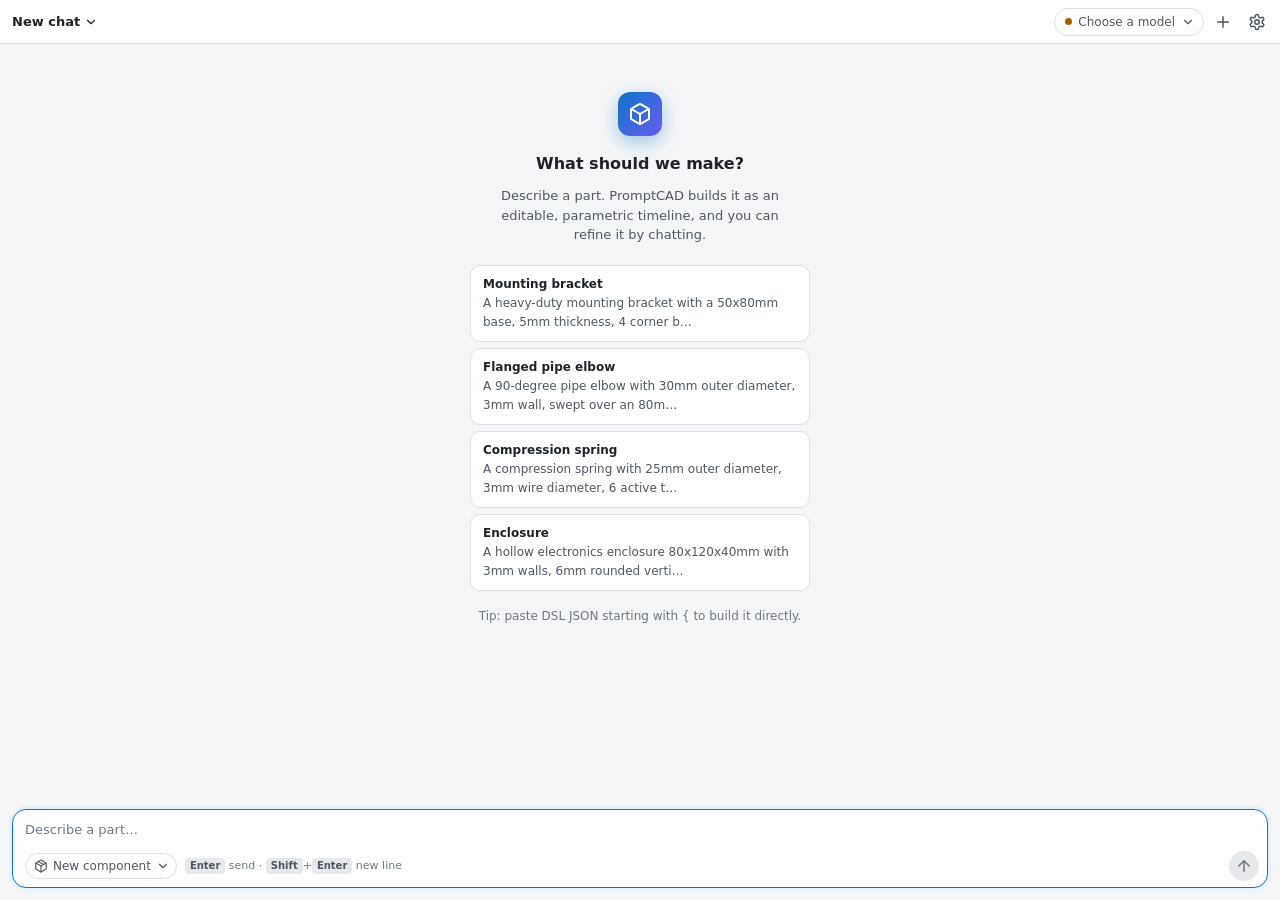
==== palette/index.html @ 96681be1 "Initial public version of PromptCAD Co-Authored-By: Claude Opus 5.5 <noreply@anthropic.com>" ====
<!doctype html>
<html lang="en">
<head>
  <meta charset="utf-8">
  <meta name="viewport" content="width=device-width, initial-scale=1">
  <title>PromptCAD</title>
  <link rel="stylesheet" href="app.css">
</head>
<body>
  <div class="app" id="app">
    <header class="topbar">
      <button class="chat-switch" id="chatSwitch" aria-haspopup="menu" aria-expanded="false" title="Chats in this design">
        <span class="chat-title" id="chatTitle">New chat</span>
        <svg class="i i-sm" aria-hidden="true"><use href="#i-chevron"/></svg>
      </button>
      <div class="topbar-actions">
        <button class="model-chip" id="modelChip" aria-haspopup="menu" aria-expanded="false" title="Choose a model">
          <span class="dot" id="modelDot" aria-hidden="true"></span>
          <span class="model-name" id="modelName">Choose a model</span>
          <svg class="i i-sm" aria-hidden="true"><use href="#i-chevron"/></svg>
        </button>
        <button class="icon-btn" id="newChat" title="New chat (Ctrl+Shift+O)" aria-label="New chat">
          <svg class="i" aria-hidden="true"><use href="#i-plus"/></svg>
        </button>
        <button class="icon-btn" id="openSettings" title="Settings (Ctrl+,)" aria-label="Settings">
          <svg class="i" aria-hidden="true"><use href="#i-gear"/></svg>
        </button>
      </div>
    </header>

    <main class="thread" id="thread" aria-live="polite" aria-busy="false">
      <div class="thread-inner" id="threadInner"></div>
    </main>

    <section class="params" id="params" hidden>
      <button class="params-head" id="paramsHead" aria-expanded="false" aria-controls="paramsBody">
        <svg class="i i-sm chev" aria-hidden="true"><use href="#i-chevron"/></svg>
        <span>Parameters</span>
        <span class="params-meta" id="paramsMeta"></span>
      </button>
      <div class="params-body" id="paramsBody" role="list"></div>
    </section>

    <footer class="composer">
      <div class="composer-box" id="composerBox">
        <textarea id="input" rows="1" placeholder="Describe a part…" aria-label="Message PromptCAD"></textarea>
        <div class="composer-row">
          <button class="build-chip" id="buildChip" aria-haspopup="menu" aria-expanded="false" type="button"></button>
          <span class="hint" id="hint"><kbd>Enter</kbd> send · <kbd>Shift</kbd>+<kbd>Enter</kbd> new line</span>
          <button class="send-btn" id="send" aria-label="Send" title="Send">
            <svg class="i" aria-hidden="true"><use href="#i-arrow-up"/></svg>
          </button>
        </div>
      </div>
    </footer>

    <!-- Popovers -->
    <div class="popover" id="chatMenu" role="menu" hidden></div>
    <div class="popover picker" id="modelMenu" role="menu" aria-label="Choose a model" hidden></div>
    <div class="popover build-menu" id="buildMenu" role="menu" aria-label="Build into" hidden></div>

    <!-- Settings page -->
    <section class="settings-view" id="settingsView" role="dialog" aria-modal="true" aria-labelledby="settingsTitle" hidden>
      <header class="settings-head">
        <button class="icon-btn" id="settingsBack" aria-label="Close settings"></button>
        <h1 id="settingsTitle">Settings</h1>
      </header>
      <div class="settings-body" id="settingsBody"></div>
    </section>

    <!-- JSON sheet -->
    <div class="sheet-backdrop" id="sheetBackdrop" hidden></div>
    <section class="sheet" id="sheet" role="dialog" aria-modal="true" aria-labelledby="sheetTitle" hidden>
      <header class="sheet-head">
        <h2 id="sheetTitle">Design JSON</h2>
        <button class="icon-btn" id="sheetClose" aria-label="Close">
          <svg class="i" aria-hidden="true"><use href="#i-x"/></svg>
        </button>
      </header>
      <div class="editor-wrap">
        <pre class="gutter" id="gutter" aria-hidden="true"></pre>
        <textarea id="jsonEditor" spellcheck="false" wrap="off" aria-label="Design JSON"></textarea>
      </div>
      <footer class="sheet-foot">
        <span class="json-status" id="jsonStatus" role="status"></span>
        <div class="sheet-actions">
          <button class="btn ghost" id="jsonFormat">Format</button>
          <button class="btn ghost" id="jsonCopy">Copy</button>
          <button class="btn primary" id="jsonApply">Build</button>
        </div>
      </footer>
    </section>

    <div class="toast" id="toast" role="status" aria-live="polite" hidden></div>
  </div>

  <svg width="0" height="0" style="position:absolute" aria-hidden="true">
    <defs>
      <symbol id="i-chevron" viewBox="0 0 24 24"><path d="m6 9 6 6 6-6"/></symbol>
      <symbol id="i-plus" viewBox="0 0 24 24"><path d="M12 5v14M5 12h14"/></symbol>
      <symbol id="i-arrow-up" viewBox="0 0 24 24"><path d="M12 19V5M5 12l7-7 7 7"/></symbol>
      <symbol id="i-stop" viewBox="0 0 24 24"><rect x="7" y="7" width="10" height="10" rx="1.5" fill="currentColor" stroke="none"/></symbol>
      <symbol id="i-x" viewBox="0 0 24 24"><path d="M18 6 6 18M6 6l12 12"/></symbol>
      <symbol id="i-copy" viewBox="0 0 24 24"><rect x="9" y="9" width="11" height="11" rx="2"/><path d="M5 15V6a2 2 0 0 1 2-2h9"/></symbol>
      <symbol id="i-code" viewBox="0 0 24 24"><path d="m16 18 6-6-6-6M8 6l-6 6 6 6"/></symbol>
      <symbol id="i-restore" viewBox="0 0 24 24"><path d="M3 12a9 9 0 1 0 3-6.7L3 8"/><path d="M3 3v5h5"/></symbol>
      <symbol id="i-check" viewBox="0 0 24 24"><path d="M20 6 9 17l-5-5"/></symbol>
      <symbol id="i-alert" viewBox="0 0 24 24"><path d="M10.3 3.9 1.8 18a2 2 0 0 0 1.7 3h17a2 2 0 0 0 1.7-3L13.7 3.9a2 2 0 0 0-3.4 0Z"/><path d="M12 9v4M12 17h.01"/></symbol>
      <symbol id="i-refresh" viewBox="0 0 24 24"><path d="M21 12a9 9 0 0 1-15 6.7L3 16"/><path d="M3 12a9 9 0 0 1 15-6.7L21 8"/><path d="M21 3v5h-5M3 21v-5h5"/></symbol>
      <symbol id="i-wrench" viewBox="0 0 24 24"><path d="M14.7 6.3a1 1 0 0 0 0 1.4l1.6 1.6a1 1 0 0 0 1.4 0l3.77-3.77a6 6 0 0 1-7.94 7.94l-6.91 6.91a2.12 2.12 0 0 1-3-3l6.91-6.91a6 6 0 0 1 7.94-7.94l-3.76 3.76z"/></symbol>
      <symbol id="i-cube" viewBox="0 0 24 24"><path d="M21 16V8a2 2 0 0 0-1-1.7l-7-4a2 2 0 0 0-2 0l-7 4A2 2 0 0 0 3 8v8a2 2 0 0 0 1 1.7l7 4a2 2 0 0 0 2 0l7-4a2 2 0 0 0 1-1.7Z"/><path d="m3.3 7 8.7 5 8.7-5M12 22V12"/></symbol>
      <symbol id="i-gear" viewBox="0 0 24 24"><path d="M12.22 2h-.44a2 2 0 0 0-2 2v.18a2 2 0 0 1-1 1.73l-.43.25a2 2 0 0 1-2 0l-.15-.08a2 2 0 0 0-2.73.73l-.22.38a2 2 0 0 0 .73 2.73l.15.1a2 2 0 0 1 1 1.72v.51a2 2 0 0 1-1 1.74l-.15.09a2 2 0 0 0-.73 2.73l.22.38a2 2 0 0 0 2.73.73l.15-.08a2 2 0 0 1 2 0l.43.25a2 2 0 0 1 1 1.73V20a2 2 0 0 0 2 2h.44a2 2 0 0 0 2-2v-.18a2 2 0 0 1 1-1.73l.43-.25a2 2 0 0 1 2 0l.15.08a2 2 0 0 0 2.73-.73l.22-.39a2 2 0 0 0-.73-2.73l-.15-.08a2 2 0 0 1-1-1.74v-.5a2 2 0 0 1 1-1.74l.15-.09a2 2 0 0 0 .73-2.73l-.22-.38a2 2 0 0 0-2.73-.73l-.15.08a2 2 0 0 1-2 0l-.43-.25a2 2 0 0 1-1-1.73V4a2 2 0 0 0-2-2z"/><circle cx="12" cy="12" r="3"/></symbol>
      <symbol id="i-sliders" viewBox="0 0 24 24"><path d="M4 21v-7M4 10V3M12 21v-9M12 8V3M20 21v-5M20 12V3M1 14h6M9 8h6M17 16h6"/></symbol>
      <symbol id="i-arrow-left" viewBox="0 0 24 24"><path d="M19 12H5M12 19l-7-7 7-7"/></symbol>
      <symbol id="i-component" viewBox="0 0 24 24"><path d="m7.5 4.27 9 5.15"/><path d="M21 8a2 2 0 0 0-1-1.73l-7-4a2 2 0 0 0-2 0l-7 4A2 2 0 0 0 3 8v8a2 2 0 0 0 1 1.73l7 4a2 2 0 0 0 2 0l7-4A2 2 0 0 0 21 16Z"/><path d="m3.3 7 8.7 5 8.7-5"/><path d="M12 22V12"/></symbol>
      <symbol id="i-search" viewBox="0 0 24 24"><circle cx="11" cy="11" r="7"/><path d="m21 21-4.3-4.3"/></symbol>
      <symbol id="i-image" viewBox="0 0 24 24"><rect x="3" y="3" width="18" height="18" rx="2"/><circle cx="9" cy="9" r="2"/><path d="m21 15-3.1-3.1a2 2 0 0 0-2.8 0L6 21"/></symbol>
      <symbol id="i-bulb" viewBox="0 0 24 24"><path d="M15 14c.2-1 .7-1.7 1.5-2.5 1-.9 1.5-2.2 1.5-3.5A6 6 0 0 0 6 8c0 1 .2 2.2 1.5 3.5.7.7 1.3 1.5 1.5 2.5"/><path d="M9 18h6"/><path d="M10 22h4"/></symbol>
      <symbol id="i-eye" viewBox="0 0 24 24"><path d="M2 12s3.5-7 10-7 10 7 10 7-3.5 7-10 7S2 12 2 12Z"/><circle cx="12" cy="12" r="3"/></symbol>
    </defs>
  </svg>

  <script src="app.js"></script>
</body>
</html>
---- palette/app.css ----
/* PromptCAD chat panel. Tokens first; light by default, dark via OS or data-theme. */
:root {
  --bg: #f4f5f7;
  --surface: #ffffff;
  --surface-2: #f0f1f4;
  --surface-3: #e6e8ec;
  --border: #dcdfe5;
  --border-strong: #c5cad3;
  --text: #1f2329;
  --text-2: #4f5762;
  --text-3: #6f7782;
  --accent: #0a74c9;
  --accent-hover: #0864ad;
  --accent-soft: #e6f1fb;
  --accent-text: #ffffff;
  --user-bubble: #e8f1fb;
  --user-bubble-text: #12304d;
  --ok: #1d8a4e;
  --ok-soft: #e5f4ec;
  --warn: #a45f00;
  --warn-soft: #fdf2e1;
  --danger: #c4314b;
  --danger-soft: #fcebee;
  --code-bg: #f6f7f9;
  --shadow-pop: 0 10px 30px rgba(20, 26, 36, .16), 0 2px 6px rgba(20, 26, 36, .08);
  --shadow-box: 0 1px 2px rgba(20, 26, 36, .06);
  --focus: 0 0 0 2px var(--surface), 0 0 0 4px rgba(10, 116, 201, .55);
  --radius-s: 6px;
  --radius: 10px;
  --radius-l: 14px;
  --font: "Artifakt Element", "Segoe UI", system-ui, -apple-system, "Helvetica Neue", Arial, sans-serif;
  --mono: "Cascadia Mono", "SF Mono", Consolas, "Liberation Mono", Menlo, monospace;
  --ease: cubic-bezier(.2, .7, .2, 1);
  color-scheme: light;
}

@media (prefers-color-scheme: dark) {
  :root:not([data-theme="light"]) {
    --bg: #1d1f23;
    --surface: #26292e;
    --surface-2: #2d3036;
    --surface-3: #363a41;
    --border: #3a3e45;
    --border-strong: #4a4f58;
    --text: #e7e9ec;
    --text-2: #b8bdc5;
    --text-3: #9198a3;
    --accent: #3a9bec;
    --accent-hover: #5aaef2;
    --accent-soft: #1d3346;
    --accent-text: #0b1520;
    --user-bubble: #1f3a52;
    --user-bubble-text: #e3f0fc;
    --ok: #4cc283;
    --ok-soft: #1c3428;
    --warn: #e6a446;
    --warn-soft: #3a2e1c;
    --danger: #f0768b;
    --danger-soft: #3d2228;
    --code-bg: #202328;
    --shadow-pop: 0 12px 32px rgba(0, 0, 0, .5), 0 2px 6px rgba(0, 0, 0, .3);
    --focus: 0 0 0 2px var(--surface), 0 0 0 4px rgba(58, 155, 236, .7);
    color-scheme: dark;
  }
}

:root[data-theme="dark"] {
  --bg: #1d1f23;
  --surface: #26292e;
  --surface-2: #2d3036;
  --surface-3: #363a41;
  --border: #3a3e45;
  --border-strong: #4a4f58;
  --text: #e7e9ec;
  --text-2: #b8bdc5;
  --text-3: #9198a3;
  --accent: #3a9bec;
  --accent-hover: #5aaef2;
  --accent-soft: #1d3346;
  --accent-text: #0b1520;
  --user-bubble: #1f3a52;
  --user-bubble-text: #e3f0fc;
  --ok: #4cc283;
  --ok-soft: #1c3428;
  --warn: #e6a446;
  --warn-soft: #3a2e1c;
  --danger: #f0768b;
  --danger-soft: #3d2228;
  --code-bg: #202328;
  --shadow-pop: 0 12px 32px rgba(0, 0, 0, .5), 0 2px 6px rgba(0, 0, 0, .3);
  --focus: 0 0 0 2px var(--surface), 0 0 0 4px rgba(58, 155, 236, .7);
  color-scheme: dark;
}

* { box-sizing: border-box; }
html, body { height: 100%; margin: 0; }
body {
  background: var(--bg);
  color: var(--text);
  font: 13px/1.5 var(--font);
  -webkit-font-smoothing: antialiased;
  overflow: hidden;
}
button, input, textarea, select { font: inherit; color: inherit; }
button { cursor: pointer; border: 0; background: none; padding: 0; }
button:disabled { cursor: default; opacity: .5; }
:focus-visible { outline: none; box-shadow: var(--focus); }
kbd {
  display: inline-block;
  font: 600 10px/1 var(--font);
  padding: 3px 5px;
  border-radius: 4px;
  background: var(--surface-3);
  color: var(--text-2);
}
[hidden] { display: none !important; }

.i { width: 18px; height: 18px; fill: none; stroke: currentColor; stroke-width: 2; stroke-linecap: round; stroke-linejoin: round; flex: none; }
.i-sm { width: 14px; height: 14px; }

/* ---------- Layout ---------- */
.app { display: flex; flex-direction: column; height: 100vh; min-width: 280px; }

.topbar {
  display: flex; align-items: center; gap: 8px;
  height: 44px; padding: 0 8px 0 12px; flex: none;
  background: var(--surface);
  border-bottom: 1px solid var(--border);
}
.chat-switch {
  display: flex; align-items: center; gap: 4px; min-width: 0;
  padding: 4px 6px; margin-left: -6px; border-radius: var(--radius-s);
  font-weight: 600; color: var(--text);
}
.chat-switch:hover { background: var(--surface-2); }
.chat-title { overflow: hidden; text-overflow: ellipsis; white-space: nowrap; }
.topbar-actions { margin-left: auto; display: flex; align-items: center; gap: 4px; flex: none; }

.model-chip {
  display: flex; align-items: center; gap: 6px; max-width: 190px;
  height: 28px; padding: 0 8px 0 10px; border-radius: 999px;
  border: 1px solid var(--border); background: var(--surface);
  color: var(--text-2); font-size: 12px;
}
.model-chip:hover { border-color: var(--border-strong); color: var(--text); }
.model-name { overflow: hidden; text-overflow: ellipsis; white-space: nowrap; }
.dot { width: 7px; height: 7px; border-radius: 50%; background: var(--text-3); flex: none; }
.dot.ok { background: var(--ok); }
.dot.warn { background: var(--warn); }

.icon-btn {
  display: grid; place-items: center; width: 30px; height: 30px;
  border-radius: var(--radius-s); color: var(--text-2);
}
.icon-btn:hover { background: var(--surface-2); color: var(--text); }

/* ---------- Thread ---------- */
.thread { flex: 1; overflow-y: auto; overscroll-behavior: contain; }
.thread-inner { display: flex; flex-direction: column; gap: 16px; padding: 16px 12px 20px; max-width: 760px; margin: 0 auto; }

.msg-user { align-self: flex-end; max-width: 88%; }
.bubble {
  background: var(--user-bubble); color: var(--user-bubble-text);
  padding: 8px 12px; border-radius: var(--radius-l) var(--radius-l) 4px var(--radius-l);
  white-space: pre-wrap; overflow-wrap: anywhere;
}
.json-pill {
  display: flex; align-items: center; gap: 8px;
  background: var(--surface); border: 1px solid var(--border);
  padding: 8px 10px; border-radius: var(--radius); color: var(--text-2);
  box-shadow: var(--shadow-box);
}
.json-pill strong { color: var(--text); font-weight: 600; }
.json-pill .i { color: var(--accent); }

.msg-ai { display: flex; gap: 10px; align-items: flex-start; }
.avatar {
  width: 24px; height: 24px; border-radius: 7px; flex: none; margin-top: 1px;
  display: grid; place-items: center;
  background: linear-gradient(135deg, var(--accent), #6a5cf0); color: #fff;
}
.avatar .i { width: 14px; height: 14px; }
.ai-body { flex: 1; min-width: 0; display: flex; flex-direction: column; gap: 8px; }

.status-line { display: flex; align-items: center; gap: 8px; min-height: 22px; color: var(--text-2); }
.steps { display: flex; align-items: center; gap: 6px; font-size: 12px; flex-wrap: wrap; }
.step { display: inline-flex; align-items: center; gap: 5px; color: var(--text-3); }
.step::before { content: ""; width: 6px; height: 6px; border-radius: 50%; background: var(--border-strong); }
.step.done { color: var(--text-2); }
.step.done::before { background: var(--ok); }
.step.active { color: var(--text); font-weight: 600; }
.step.active::before { background: var(--accent); animation: pulse 1.2s var(--ease) infinite; }
.step-sep { width: 10px; height: 1px; background: var(--border-strong); }
.shimmer {
  background: linear-gradient(90deg, var(--text-3) 0%, var(--text) 40%, var(--text-3) 80%);
  background-size: 200% 100%;
  -webkit-background-clip: text; background-clip: text; color: transparent;
  animation: shimmer 1.6s linear infinite;
}

.thinking { border: 1px solid var(--border); border-radius: var(--radius); background: var(--surface); overflow: hidden; }
.thinking > summary {
  list-style: none; display: flex; align-items: center; gap: 6px;
  padding: 6px 10px; cursor: pointer; color: var(--text-3); font-size: 12px; user-select: none;
}
.thinking > summary::-webkit-details-marker { display: none; }
.thinking > summary .chev { transition: transform .15s var(--ease); transform: rotate(-90deg); }
.thinking[open] > summary .chev { transform: rotate(0); }
.thinking > summary:hover { color: var(--text-2); }
.thought-text {
  margin: 0; padding: 0 12px 10px; max-height: 220px; overflow-y: auto;
  color: var(--text-2); font: 12px/1.55 var(--font); white-space: pre-wrap; overflow-wrap: anywhere;
}

.result {
  display: flex; align-items: center; gap: 8px; flex-wrap: wrap;
  padding: 8px 10px; border-radius: var(--radius);
  background: var(--surface); border: 1px solid var(--border); box-shadow: var(--shadow-box);
}
.result.is-current { border-color: color-mix(in srgb, var(--ok) 45%, var(--border)); }
.badge {
  display: inline-flex; align-items: center; gap: 4px; height: 20px; padding: 0 7px;
  border-radius: 999px; font-size: 11px; font-weight: 700; letter-spacing: .02em;
  background: var(--surface-3); color: var(--text-2);
}
.badge.ok { background: var(--ok-soft); color: var(--ok); }
.result-text { color: var(--text-2); font-size: 12px; }
.result-text b { color: var(--text); font-weight: 600; }
.result-actions { margin-left: auto; display: flex; gap: 2px; }
.mini-btn {
  display: inline-flex; align-items: center; gap: 4px; height: 26px; padding: 0 8px;
  border-radius: var(--radius-s); color: var(--text-2); font-size: 12px;
}
.mini-btn:hover { background: var(--surface-2); color: var(--text); }
.mini-btn .i { width: 14px; height: 14px; }

.note { font-size: 12px; color: var(--text-3); }
.note details > summary { cursor: pointer; list-style: none; display: inline-flex; align-items: center; gap: 5px; }
.note details > summary::-webkit-details-marker { display: none; }
.note .i { width: 13px; height: 13px; }
.note pre { white-space: pre-wrap; font: 11px/1.5 var(--mono); background: var(--code-bg); padding: 8px; border-radius: var(--radius-s); margin: 6px 0 0; max-height: 160px; overflow: auto; color: var(--text-2); }

.callout {
  border-radius: var(--radius); padding: 10px 12px; border: 1px solid;
  display: flex; flex-direction: column; gap: 8px;
}
.callout-head { display: flex; gap: 8px; align-items: flex-start; font-weight: 600; }
.callout-head .i { margin-top: 1px; }
.callout p { margin: 0; color: var(--text-2); font-size: 12px; }
.callout pre { margin: 0; white-space: pre-wrap; overflow-wrap: anywhere; font: 11px/1.5 var(--mono); max-height: 140px; overflow: auto; color: var(--text-2); }
.callout .row { display: flex; gap: 6px; flex-wrap: wrap; }
.callout.error { background: var(--danger-soft); border-color: color-mix(in srgb, var(--danger) 30%, transparent); }
.callout.error .callout-head { color: var(--danger); }
.callout.warn { background: var(--warn-soft); border-color: color-mix(in srgb, var(--warn) 30%, transparent); }
.callout.warn .callout-head { color: var(--warn); }
.muted-line { color: var(--text-3); font-size: 12px; font-style: italic; }

.btn {
  display: inline-flex; align-items: center; justify-content: center; gap: 6px;
  height: 30px; padding: 0 12px; border-radius: var(--radius-s); font-weight: 600; font-size: 12px;
  transition: background .12s, border-color .12s;
}
.btn.primary { background: var(--accent); color: var(--accent-text); }
.btn.primary:hover:not(:disabled) { background: var(--accent-hover); }
.btn.ghost { border: 1px solid var(--border); background: var(--surface); color: var(--text); }
.btn.ghost:hover:not(:disabled) { border-color: var(--border-strong); background: var(--surface-2); }
.btn.danger-ghost { border: 1px solid color-mix(in srgb, var(--danger) 35%, transparent); color: var(--danger); background: transparent; }

/* ---------- Empty state ---------- */
.empty { margin: auto 0; padding: 32px 8px 8px; display: flex; flex-direction: column; align-items: center; text-align: center; gap: 10px; }
.empty .hero {
  width: 44px; height: 44px; border-radius: 12px; display: grid; place-items: center; color: #fff;
  background: linear-gradient(135deg, var(--accent), #6a5cf0);
  box-shadow: 0 6px 18px color-mix(in srgb, var(--accent) 35%, transparent);
}
.empty .hero .i { width: 24px; height: 24px; }
.empty h1 { font-size: 16px; margin: 6px 0 0; font-weight: 650; }
.empty p { margin: 0; color: var(--text-2); max-width: 300px; }
.examples { display: flex; flex-direction: column; gap: 6px; width: 100%; max-width: 340px; margin-top: 10px; }
.example {
  text-align: left; padding: 9px 12px; border-radius: var(--radius);
  background: var(--surface); border: 1px solid var(--border); color: var(--text-2);
  transition: border-color .12s, color .12s, transform .12s var(--ease);
}
.example b { display: block; color: var(--text); font-weight: 600; font-size: 12px; }
.example span { font-size: 12px; }
.example:hover { border-color: var(--accent); color: var(--text); transform: translateY(-1px); }
.empty .tip { font-size: 12px; color: var(--text-3); margin-top: 6px; }

/* ---------- Parameters tray ---------- */
.params { flex: none; border-top: 1px solid var(--border); background: var(--surface); }
.params-head {
  width: 100%; display: flex; align-items: center; gap: 6px;
  padding: 8px 12px; font-weight: 600; font-size: 12px; color: var(--text-2);
}
.params-head:hover { color: var(--text); }
.params-head .chev { transform: rotate(-90deg); transition: transform .15s var(--ease); }
.params-head[aria-expanded="true"] .chev { transform: rotate(0); }
.params-meta { margin-left: auto; font-weight: 400; color: var(--text-3); }
.params-body { max-height: 32vh; overflow-y: auto; padding: 0 8px 8px; display: none; }
.params-head[aria-expanded="true"] + .params-body { display: block; }
.param-row {
  display: grid; grid-template-columns: minmax(0, 1fr) minmax(90px, 44%) 18px; align-items: center; gap: 8px;
  padding: 2px 4px 2px 8px; border-radius: var(--radius-s);
}
.param-row:hover { background: var(--surface-2); }
.param-name { font: 12px/1.4 var(--mono); color: var(--text-2); overflow: hidden; text-overflow: ellipsis; white-space: nowrap; }
.param-input {
  width: 100%; height: 26px; padding: 0 8px; border-radius: var(--radius-s);
  border: 1px solid transparent; background: transparent;
  font: 12px/1 var(--mono); color: var(--text); text-align: right;
}
.param-row:hover .param-input { border-color: var(--border); background: var(--surface); }
.param-input:focus { border-color: var(--accent); background: var(--surface); outline: none; box-shadow: 0 0 0 3px var(--accent-soft); text-align: left; }
.param-input.bad { border-color: var(--danger); box-shadow: 0 0 0 3px var(--danger-soft); }
.param-state { display: grid; place-items: center; color: var(--ok); }
.param-state .i { width: 14px; height: 14px; }
.param-state.err { color: var(--danger); }
.param-err { grid-column: 1 / -1; color: var(--danger); font-size: 11px; padding: 0 0 4px; }

/* ---------- Composer ---------- */
.composer { flex: none; padding: 8px 12px 12px; background: var(--bg); }
.composer-box {
  background: var(--surface); border: 1px solid var(--border); border-radius: var(--radius-l);
  padding: 8px 8px 6px 12px; box-shadow: var(--shadow-box);
  transition: border-color .12s, box-shadow .12s;
}
.composer-box:focus-within { border-color: var(--accent); box-shadow: 0 0 0 3px var(--accent-soft); }
.composer textarea {
  width: 100%; border: 0; outline: none; resize: none; background: transparent;
  max-height: 180px; min-height: 22px; padding: 2px 0; line-height: 1.5;
}
.composer textarea::placeholder { color: var(--text-3); }
.composer textarea:focus-visible { box-shadow: none; }
.composer-row { display: flex; align-items: center; justify-content: space-between; gap: 8px; margin-top: 4px; }
.hint { font-size: 11px; color: var(--text-3); white-space: nowrap; overflow: hidden; text-overflow: ellipsis; }
.send-btn {
  width: 30px; height: 30px; border-radius: 50%; display: grid; place-items: center; flex: none;
  background: var(--accent); color: var(--accent-text); transition: background .12s, transform .12s var(--ease);
}
.send-btn:hover:not(:disabled) { background: var(--accent-hover); }
.send-btn:active:not(:disabled) { transform: scale(.94); }
.send-btn:disabled { background: var(--surface-3); color: var(--text-3); opacity: 1; }
.send-btn.stop { background: var(--text); color: var(--surface); }

/* ---------- Popovers ---------- */
.popover {
  position: fixed; z-index: 30; min-width: 220px; max-width: calc(100vw - 16px);
  background: var(--surface); border: 1px solid var(--border); border-radius: var(--radius);
  box-shadow: var(--shadow-pop); padding: 6px;
  animation: pop .14s var(--ease);
}
.menu-label { padding: 6px 8px 4px; font-size: 11px; font-weight: 600; color: var(--text-3); text-transform: uppercase; letter-spacing: .04em; }
.menu-item {
  width: 100%; display: flex; align-items: center; gap: 8px; text-align: left;
  padding: 7px 8px; border-radius: var(--radius-s); color: var(--text);
}
.menu-item:hover, .menu-item:focus-visible { background: var(--surface-2); box-shadow: none; }
.menu-item .meta { margin-left: auto; color: var(--text-3); font-size: 11px; white-space: nowrap; }
.menu-item .t { overflow: hidden; text-overflow: ellipsis; white-space: nowrap; }
.menu-item.active { background: var(--accent-soft); }
.menu-sep { height: 1px; background: var(--border); margin: 4px 2px; }
.menu-empty { padding: 8px; color: var(--text-3); font-size: 12px; }

.seg { display: flex; padding: 2px; background: var(--surface-2); border-radius: var(--radius-s); gap: 2px; }
.seg button { flex: 1; height: 28px; border-radius: 5px; font-size: 12px; color: var(--text-2); padding: 0 8px; white-space: nowrap; overflow: hidden; text-overflow: ellipsis; }
.seg button[aria-pressed="true"] { background: var(--surface); color: var(--text); font-weight: 600; box-shadow: var(--shadow-box); }
.field { display: flex; flex-direction: column; gap: 4px; }
.field > label, .field-label { font-size: 12px; font-weight: 600; color: var(--text-2); }
.field-row { display: flex; gap: 6px; }
.input, .select {
  width: 100%; height: 30px; padding: 0 8px; border-radius: var(--radius-s);
  border: 1px solid var(--border); background: var(--surface); color: var(--text);
}
.input:focus, .select:focus { outline: none; border-color: var(--accent); box-shadow: 0 0 0 3px var(--accent-soft); }
.field .help { font-size: 11px; color: var(--text-3); }
.field .help.err { color: var(--danger); }
.toggle { display: flex; align-items: center; justify-content: space-between; gap: 12px; cursor: pointer; }
.toggle input { position: absolute; opacity: 0; pointer-events: none; }
.toggle .track { width: 32px; height: 18px; border-radius: 999px; background: var(--surface-3); position: relative; transition: background .15s; flex: none; }
.toggle .track::after { content: ""; position: absolute; top: 2px; left: 2px; width: 14px; height: 14px; border-radius: 50%; background: #fff; box-shadow: 0 1px 2px rgba(0,0,0,.25); transition: transform .15s var(--ease); }
.toggle input:checked + .track { background: var(--accent); }
.toggle input:checked + .track::after { transform: translateX(14px); }
.toggle input:focus-visible + .track { box-shadow: var(--focus); }
.toggle input:disabled + .track { opacity: .45; }
.toggle-text { display: flex; flex-direction: column; }
.toggle-text small { color: var(--text-3); font-size: 11px; }

/* ---------- Model picker ---------- */
.picker { width: 280px; padding: 6px; }
.picker-search { position: relative; margin: 2px 2px 6px; }
.picker-search .i { position: absolute; left: 9px; top: 50%; transform: translateY(-50%); color: var(--text-3); pointer-events: none; }
.picker-search .input { width: 100%; padding-left: 28px; height: 30px; }
.picker-list { max-height: min(360px, 55vh); overflow-y: auto; }
/* Short panels: the model list shrinks so Think and Settings at the bottom stay on screen */
.picker { display: flex; flex-direction: column; max-height: calc(100vh - 64px); overflow-y: auto; }
.picker > * { flex-shrink: 0; }
.picker > .picker-list { flex-shrink: 1; min-height: 76px; }
.picker-head {
  display: flex; align-items: center; justify-content: space-between;
  padding: 6px 4px 2px 8px; font-size: 11px; font-weight: 600; color: var(--text-3);
  text-transform: uppercase; letter-spacing: .04em;
}
.picker-head:not(:first-child) { margin-top: 4px; }
.menu-item.pick { padding: 6px 8px; }
.menu-item.pick .check { margin-left: auto; color: var(--accent); }
.menu-item.pick .t { min-width: 0; overflow: hidden; text-overflow: ellipsis; white-space: nowrap; }
.caps { display: inline-flex; gap: 5px; margin-left: auto; padding-left: 8px; color: var(--text-3); flex: none; }
.caps .i { width: 12px; height: 12px; }
.menu-item.pick .caps + .check { margin-left: 8px; }

/* What the model looked at */
.tools { border: 1px solid var(--border); border-radius: var(--radius); background: var(--surface); overflow: hidden; }
.tools summary { display: flex; align-items: center; gap: 6px; padding: 6px 10px; cursor: pointer; list-style: none;
  font-size: 12px; color: var(--text-2); }
.tools summary::-webkit-details-marker { display: none; }
.tools .chev { transition: transform .15s var(--ease); transform: rotate(-90deg); }
.tools[open] .chev { transform: rotate(0); }
.tool-list { margin: 0; padding: 0 12px 8px 34px; font-size: 12px; line-height: 1.6; color: var(--text-2);
  max-height: 180px; overflow-y: auto; }
.tool-list li.err { color: var(--danger); }
.menu-item.pick.active { background: var(--accent-soft); color: var(--text); }
.menu-item .t.muted { color: var(--text-2); }
.menu-item .link-meta { color: var(--accent); font-weight: 600; }
.chev-r { transform: rotate(-90deg); color: var(--text-3); }
.menu-empty.err { color: var(--danger); }
.link { color: var(--accent); font-weight: 600; font-size: 12px; }
.link:hover { text-decoration: underline; }
.picker-empty { display: flex; flex-direction: column; gap: 2px; padding: 10px 8px; font-size: 12px; color: var(--text-3); }
.picker-empty strong { color: var(--text); font-size: 13px; }
.menu-toggle { padding: 6px 8px; border-radius: var(--radius-s); }
.menu-toggle:hover { background: var(--surface-2); }
.icon-btn.sm { width: 24px; height: 24px; }
.spin { animation: spin .8s linear infinite; }

/* ---------- Build mode chip + menu ---------- */
.build-chip {
  display: flex; align-items: center; gap: 5px; min-width: 0; max-width: 62%;
  height: 26px; padding: 0 6px 0 8px; border-radius: 999px;
  border: 1px solid var(--border); color: var(--text-2); font-size: 12px; background: var(--surface);
}
.build-chip:hover:not(:disabled) { border-color: var(--border-strong); color: var(--text); }
.build-label { overflow: hidden; text-overflow: ellipsis; white-space: nowrap; }
.composer-row .hint { flex: 1; min-width: 0; }
.build-menu { width: 300px; }
.mode-item { align-items: flex-start; padding: 8px; }
.mode-item .mode-ico { margin-top: 2px; color: var(--text-2); }
.mode-text { display: flex; flex-direction: column; min-width: 0; flex: 1; }
.mode-text small { color: var(--text-3); font-size: 11px; line-height: 1.35; }
.mode-item .check { margin-left: auto; margin-top: 2px; color: var(--accent); }
.mode-item.active { background: var(--accent-soft); }
.mode-item:disabled { opacity: 1; }
.mode-item:disabled:hover { background: none; }
.mode-item:disabled .t, .mode-item:disabled .mode-ico { color: var(--text-3); }
.menu-note { padding: 6px 8px 4px; font-size: 11px; color: var(--text-3); }

/* ---------- Settings page ---------- */
.settings-view {
  position: fixed; inset: 0; z-index: 35; display: flex; flex-direction: column;
  background: var(--bg); animation: slide-in .18s var(--ease);
}
.settings-head {
  display: flex; align-items: center; gap: 6px; height: 44px; padding: 0 8px; flex: none;
  background: var(--surface); border-bottom: 1px solid var(--border);
}
.settings-head h1 { margin: 0; font-size: 13px; font-weight: 650; overflow: hidden; text-overflow: ellipsis; white-space: nowrap; }
.settings-head .icon-btn.end { order: 2; margin-left: auto; }
.settings-head .icon-btn.end + h1 { padding-left: 4px; }
.settings-body { flex: 1; min-height: 0; display: flex; }

.set-nav { flex: 1; overflow-y: auto; padding: 8px; display: flex; flex-direction: column; gap: 2px; }
.nav-label { padding: 14px 10px 4px; font-size: 11px; font-weight: 600; color: var(--text-3); text-transform: uppercase; letter-spacing: .04em; }
.nav-item {
  display: flex; align-items: center; gap: 10px; width: 100%; text-align: left;
  padding: 9px 10px; border-radius: var(--radius-s); color: var(--text);
}
.nav-item:hover { background: var(--surface-2); }
.nav-item.current { background: var(--accent-soft); }
.nav-item .nav-ico { color: var(--text-2); }
.nav-item .dot { margin: 0 3px; }
.nav-text { display: flex; flex-direction: column; min-width: 0; flex: 1; }
.nav-text .t { overflow: hidden; text-overflow: ellipsis; white-space: nowrap; }
.nav-text small { font-size: 11px; color: var(--text-3); }

.set-content { flex: 1; min-width: 0; overflow-y: auto; padding: 16px; display: flex; flex-direction: column; gap: 16px; animation: fade .15s; }
.page-head { display: flex; align-items: center; gap: 8px; flex-wrap: wrap; }
.page-title { margin: 0; font-size: 16px; font-weight: 650; }
.pill { font-size: 11px; font-weight: 600; padding: 2px 8px; border-radius: 999px; }
.pill.ok { background: var(--ok-soft); color: var(--ok); }
.pill.warn { background: var(--warn-soft); color: var(--warn); }
.set-group {
  display: flex; flex-direction: column; gap: 14px; padding: 14px;
  background: var(--surface); border: 1px solid var(--border); border-radius: var(--radius);
}
.set-group h3 { margin: 0; font-size: 11px; font-weight: 600; color: var(--text-3); text-transform: uppercase; letter-spacing: .04em; }
.set-content .field .help, .help.foot { font-size: 11px; color: var(--text-3); margin: 0; }
.set-content .input, .set-content .select { width: 100%; }
.seg button[role="radio"] { flex: 1; height: 28px; border-radius: 5px; font-size: 12px; color: var(--text-2); padding: 0 8px; white-space: nowrap; }
.seg button[aria-checked="true"] { background: var(--surface); color: var(--text); font-weight: 600; box-shadow: var(--shadow-box); }
.test-row { display: flex; align-items: center; gap: 10px; flex-wrap: wrap; }
.test-result { display: flex; align-items: flex-start; gap: 6px; font-size: 12px; min-width: 0; }
.test-result .i { margin-top: 2px; }
.test-result.ok { color: var(--ok); }
.test-result.err { color: var(--danger); }

/* Wide panel: navigation beside content */
.settings-view.wide .set-nav { flex: 0 0 200px; border-right: 1px solid var(--border); background: var(--surface); }
.settings-view.wide .set-content { padding: 20px 24px; max-width: 560px; }

@keyframes slide-in { from { transform: translateX(16px); opacity: 0; } to { transform: none; opacity: 1; } }

/* ---------- JSON sheet ---------- */
.sheet-backdrop { position: fixed; inset: 0; background: rgba(15, 18, 24, .35); z-index: 40; animation: fade .15s; }
.sheet {
  position: fixed; inset: 24px 0 0; z-index: 41; display: flex; flex-direction: column;
  background: var(--surface); border-radius: var(--radius-l) var(--radius-l) 0 0;
  box-shadow: var(--shadow-pop); animation: slide-up .2s var(--ease);
}
.sheet-head { display: flex; align-items: center; gap: 8px; padding: 10px 8px 10px 14px; border-bottom: 1px solid var(--border); }
.sheet-head h2 { font-size: 13px; margin: 0; font-weight: 650; }
.sheet-head .icon-btn { margin-left: auto; }
.editor-wrap { flex: 1; display: flex; min-height: 0; background: var(--code-bg); }
.gutter {
  margin: 0; padding: 10px 8px 10px 10px; text-align: right; user-select: none;
  font: 12px/1.6 var(--mono); color: var(--text-3); overflow: hidden; min-width: 38px;
  border-right: 1px solid var(--border);
}
#jsonEditor {
  flex: 1; border: 0; outline: none; resize: none; padding: 10px 12px; background: transparent;
  font: 12px/1.6 var(--mono); color: var(--text); white-space: pre; tab-size: 2;
}
#jsonEditor[readonly] { color: var(--text-2); }
.sheet-foot { display: flex; align-items: center; gap: 8px; padding: 10px 12px; border-top: 1px solid var(--border); flex-wrap: wrap; }
.json-status { font-size: 12px; color: var(--text-3); display: inline-flex; align-items: center; gap: 5px; min-width: 0; }
.json-status.ok { color: var(--ok); }
.json-status.err { color: var(--danger); }
.json-status .i { width: 14px; height: 14px; }
.sheet-actions { margin-left: auto; display: flex; gap: 6px; }

/* ---------- Toast ---------- */
.toast {
  position: fixed; left: 50%; bottom: 92px; transform: translateX(-50%); z-index: 50;
  background: var(--text); color: var(--surface); padding: 7px 12px; border-radius: 999px;
  font-size: 12px; box-shadow: var(--shadow-pop); animation: toast-in .16s var(--ease); white-space: nowrap;
}
@keyframes toast-in { from { opacity: 0; transform: translate(-50%, 6px); } }
@keyframes spin { to { transform: rotate(360deg); } }

/* ---------- Motion ---------- */
@keyframes pulse { 0%, 100% { opacity: 1; transform: scale(1); } 50% { opacity: .45; transform: scale(.8); } }
@keyframes shimmer { to { background-position: -200% 0; } }
@keyframes pop { from { opacity: 0; transform: translateY(-4px) scale(.98); } }
@keyframes fade { from { opacity: 0; } }
@keyframes slide-up { from { transform: translateY(16px); opacity: 0; } }
@keyframes rise { from { opacity: 0; transform: translateY(6px); } }
.msg-user, .msg-ai { animation: rise .22s var(--ease); }

@media (prefers-reduced-motion: reduce) {
  *, *::before, *::after { animation: none !important; transition: none !important; scroll-behavior: auto !important; }
  .shimmer { color: var(--text); background: none; }
}

@media (max-width: 439px) {
  .composer-row .hint { visibility: hidden; }
}

@media (max-width: 340px) {
  .hint { display: none; }
  .model-chip { max-width: 130px; }
}
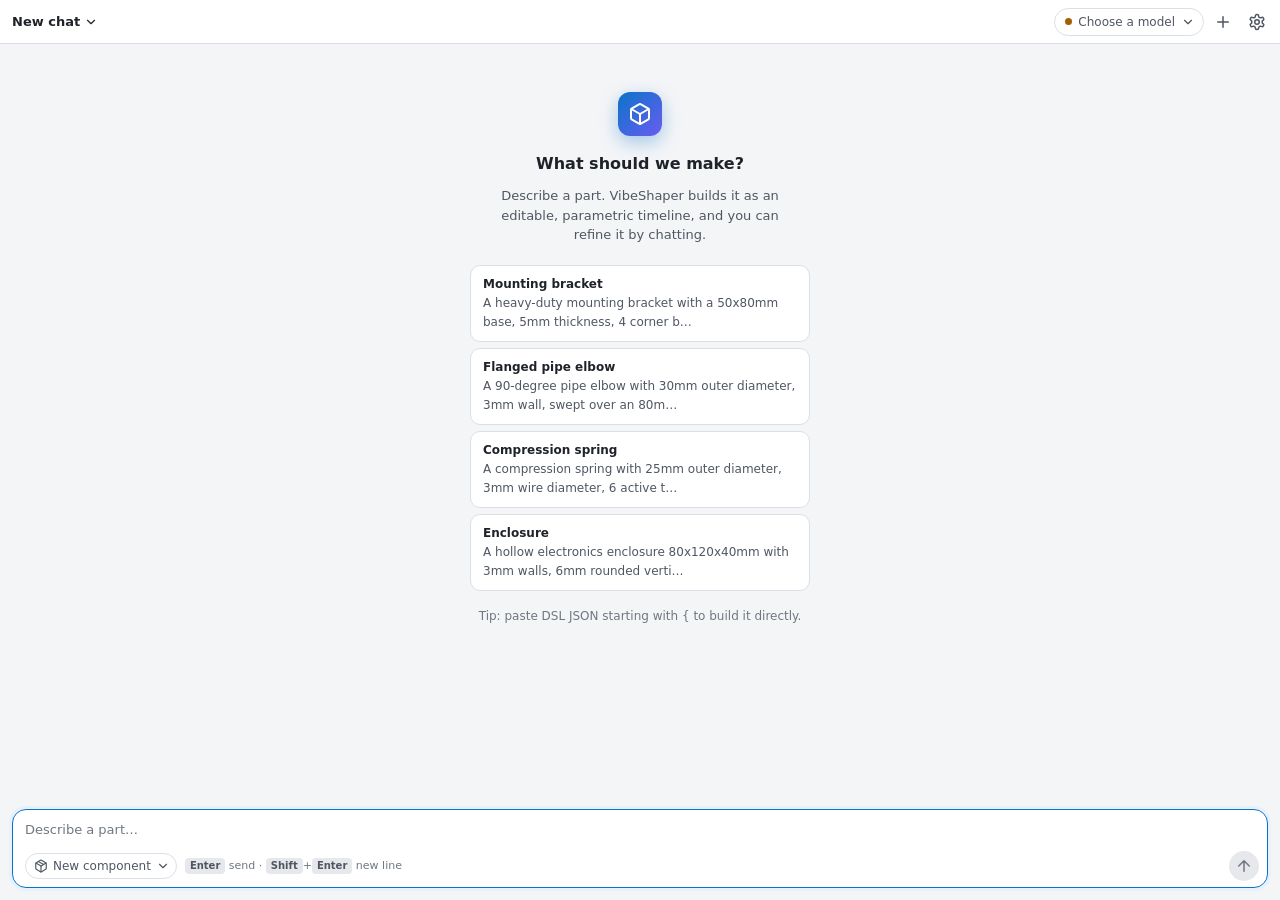
==== commit 71de5545: "Rename PromptCAD to VibeShaper The name PromptCAD is used by many other projects, a research paper a" ====
--- a/palette/index.html
+++ b/palette/index.html
@@ -3,7 +3,7 @@
 <head>
   <meta charset="utf-8">
   <meta name="viewport" content="width=device-width, initial-scale=1">
-  <title>PromptCAD</title>
+  <title>VibeShaper</title>
   <link rel="stylesheet" href="app.css">
 </head>
 <body>
@@ -43,7 +43,7 @@
 
     <footer class="composer">
       <div class="composer-box" id="composerBox">
-        <textarea id="input" rows="1" placeholder="Describe a part…" aria-label="Message PromptCAD"></textarea>
+        <textarea id="input" rows="1" placeholder="Describe a part…" aria-label="Message VibeShaper"></textarea>
         <div class="composer-row">
           <button class="build-chip" id="buildChip" aria-haspopup="menu" aria-expanded="false" type="button"></button>
           <span class="hint" id="hint"><kbd>Enter</kbd> send · <kbd>Shift</kbd>+<kbd>Enter</kbd> new line</span>
@@ -101,6 +101,7 @@
       <symbol id="i-arrow-up" viewBox="0 0 24 24"><path d="M12 19V5M5 12l7-7 7 7"/></symbol>
       <symbol id="i-stop" viewBox="0 0 24 24"><rect x="7" y="7" width="10" height="10" rx="1.5" fill="currentColor" stroke="none"/></symbol>
       <symbol id="i-x" viewBox="0 0 24 24"><path d="M18 6 6 18M6 6l12 12"/></symbol>
+      <symbol id="i-trash" viewBox="0 0 24 24"><path d="M4 7h16M10 11v6M14 11v6M6 7l1 12a2 2 0 0 0 2 2h6a2 2 0 0 0 2-2l1-12M9 7V4h6v3"/></symbol>
       <symbol id="i-copy" viewBox="0 0 24 24"><rect x="9" y="9" width="11" height="11" rx="2"/><path d="M5 15V6a2 2 0 0 1 2-2h9"/></symbol>
       <symbol id="i-code" viewBox="0 0 24 24"><path d="m16 18 6-6-6-6M8 6l-6 6 6 6"/></symbol>
       <symbol id="i-restore" viewBox="0 0 24 24"><path d="M3 12a9 9 0 1 0 3-6.7L3 8"/><path d="M3 3v5h5"/></symbol>
--- a/palette/app.css
+++ b/palette/app.css
@@ -1,4 +1,4 @@
-/* PromptCAD chat panel. Tokens first; light by default, dark via OS or data-theme. */
+/* VibeShaper chat panel. Tokens first; light by default, dark via OS or data-theme. */
 :root {
   --bg: #f4f5f7;
   --surface: #ffffff;
@@ -264,6 +264,9 @@
 .btn.primary:hover:not(:disabled) { background: var(--accent-hover); }
 .btn.ghost { border: 1px solid var(--border); background: var(--surface); color: var(--text); }
 .btn.ghost:hover:not(:disabled) { border-color: var(--border-strong); background: var(--surface-2); }
+.btn.sm { height: 26px; padding: 0 10px; }
+.btn.danger { background: var(--danger); color: var(--surface); }
+.btn.danger:hover:not(:disabled) { background: color-mix(in srgb, var(--danger) 85%, #000); }
 .btn.danger-ghost { border: 1px solid color-mix(in srgb, var(--danger) 35%, transparent); color: var(--danger); background: transparent; }
 
 /* ---------- Empty state ---------- */
@@ -360,6 +363,19 @@
 .menu-item .t { overflow: hidden; text-overflow: ellipsis; white-space: nowrap; }
 .menu-item.active { background: var(--accent-soft); }
 .menu-sep { height: 1px; background: var(--border); margin: 4px 2px; }
+
+/* Chat rows: the delete button shows on hover or keyboard focus (always on touch screens) */
+.menu-row { display: flex; align-items: center; gap: 2px; border-radius: var(--radius-s); }
+.menu-row .menu-item { flex: 1; min-width: 0; }
+.menu-row .row-del { flex: none; width: 26px; height: 26px; opacity: 0; color: var(--text-3); }
+.menu-row:hover .row-del, .menu-row:focus-within .row-del { opacity: 1; }
+.menu-row .row-del:hover:not(:disabled) { color: var(--danger); background: var(--danger-soft); }
+.menu-row .row-del:disabled { opacity: 0 !important; }
+@media (hover: none) { .menu-row .row-del { opacity: 1; } }
+.menu-confirm { padding: 8px; margin: 2px 0; border-radius: var(--radius-s); background: var(--danger-soft); }
+.menu-confirm .q { font-weight: 600; color: var(--text); overflow: hidden; text-overflow: ellipsis; white-space: nowrap; }
+.menu-confirm .sub { margin-top: 2px; font-size: 12px; color: var(--text-2); }
+.menu-confirm .row { display: flex; gap: 6px; margin-top: 8px; }
 .menu-empty { padding: 8px; color: var(--text-3); font-size: 12px; }
 
 .seg { display: flex; padding: 2px; background: var(--surface-2); border-radius: var(--radius-s); gap: 2px; }
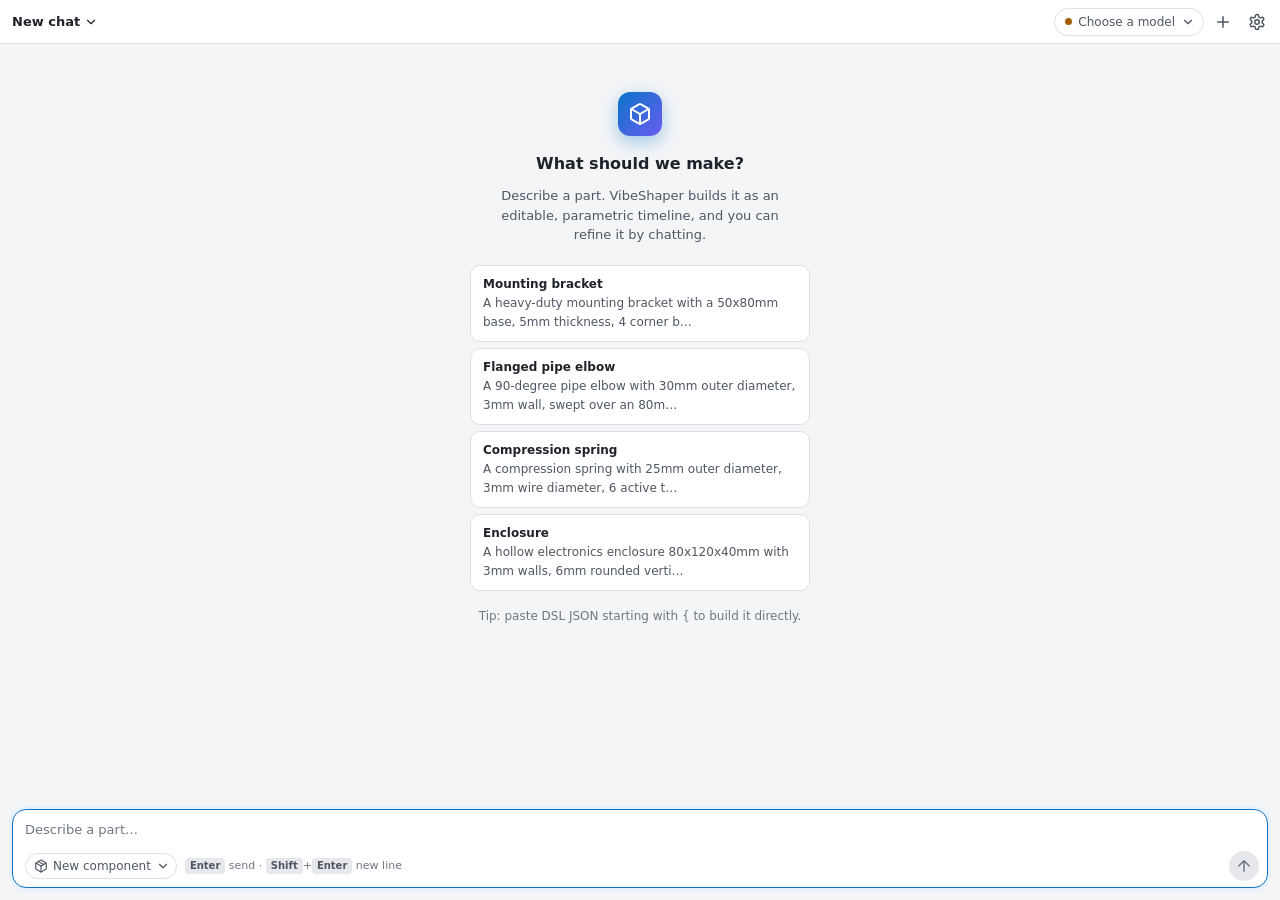
==== commit e6898fdb: "Add floating Bill of Materials palette (v0.7.0)" ====
--- a/palette/index.html
+++ b/palette/index.html
@@ -118,6 +118,7 @@
       <symbol id="i-image" viewBox="0 0 24 24"><rect x="3" y="3" width="18" height="18" rx="2"/><circle cx="9" cy="9" r="2"/><path d="m21 15-3.1-3.1a2 2 0 0 0-2.8 0L6 21"/></symbol>
       <symbol id="i-bulb" viewBox="0 0 24 24"><path d="M15 14c.2-1 .7-1.7 1.5-2.5 1-.9 1.5-2.2 1.5-3.5A6 6 0 0 0 6 8c0 1 .2 2.2 1.5 3.5.7.7 1.3 1.5 1.5 2.5"/><path d="M9 18h6"/><path d="M10 22h4"/></symbol>
       <symbol id="i-eye" viewBox="0 0 24 24"><path d="M2 12s3.5-7 10-7 10 7 10 7-3.5 7-10 7S2 12 2 12Z"/><circle cx="12" cy="12" r="3"/></symbol>
+      <symbol id="i-table" viewBox="0 0 24 24"><rect x="3" y="4" width="18" height="16" rx="2"/><path d="M3 10h18M9 10v10M15 10v10"/></symbol>
     </defs>
   </svg>
 
--- a/palette/app.css
+++ b/palette/app.css
@@ -191,6 +191,12 @@
 .step.active { color: var(--text); font-weight: 600; }
 .step.active::before { background: var(--accent); animation: pulse 1.2s var(--ease) infinite; }
 .step-sep { width: 10px; height: 1px; background: var(--border-strong); }
+.build-progress { display: flex; flex-direction: column; gap: 4px; margin-top: 6px; }
+.build-progress .bar { height: 4px; border-radius: 2px; background: var(--border); overflow: hidden; }
+.build-progress .fill { height: 100%; background: var(--accent); transition: width .2s var(--ease); }
+.build-step { display: flex; gap: 8px; font-size: 11px; color: var(--text-3); }
+.build-step .label { flex: 1; min-width: 0; overflow: hidden; text-overflow: ellipsis; white-space: nowrap; }
+.build-step .count { font-variant-numeric: tabular-nums; }
 .shimmer {
   background: linear-gradient(90deg, var(--text-3) 0%, var(--text) 40%, var(--text-3) 80%);
   background-size: 200% 100%;
